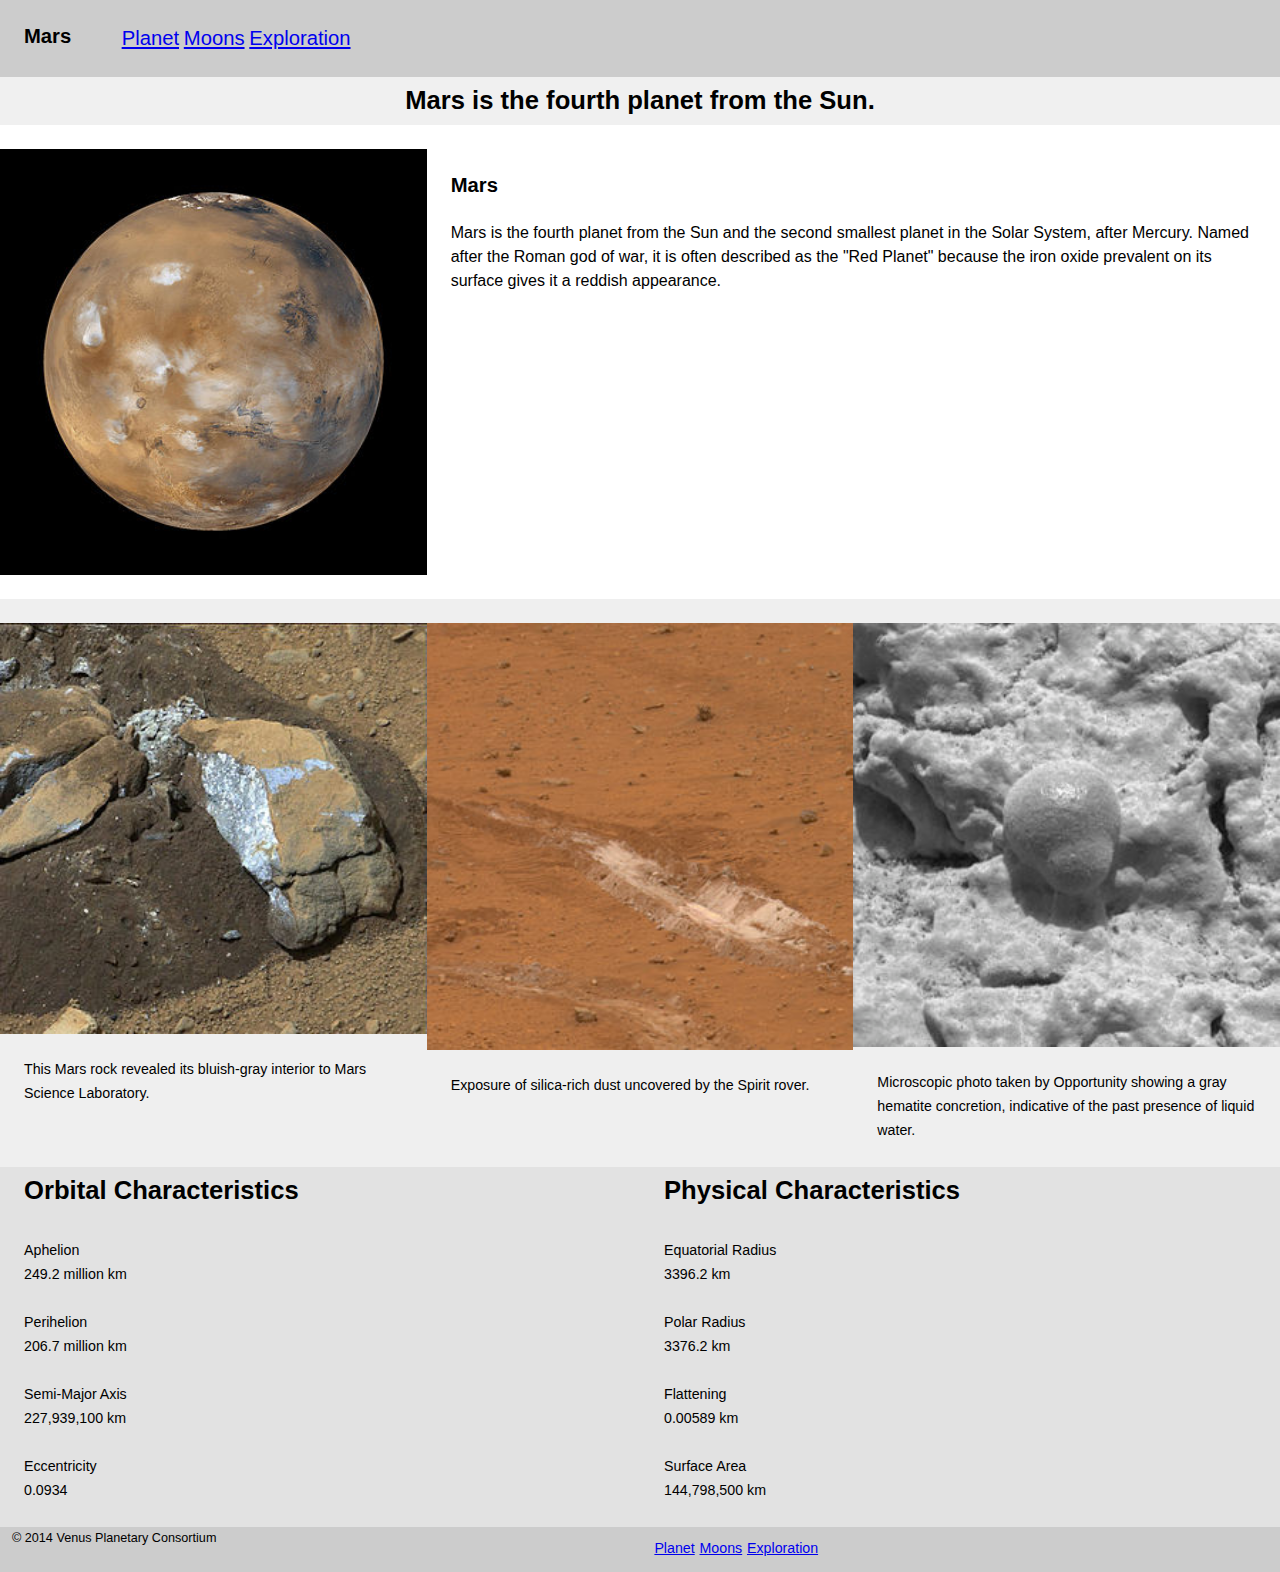
==== index.html @ 753a69ef "island, push, pad, pad-top" ====
<!DOCTYPE html>
<html lang="en-ca">
<head>
  <meta charset="utf-8">
  <title>Mars</title>
  <meta name="viewport" content="width=device-width,initial-scale=1">
    <link href="css/main.css" rel="stylesheet">
    <link href="css/grid.css" rel="stylesheet">
    <link href="css/typography.css" rel="stylesheet">
</head>
<body>

<main class="main">
    
    <h1 class="mars giga pad-top gutter">Mars</h1>
    
        <nav>
            <ul class="list giga island">
                <li class="push"><a href="index.html">Planet</a></li>
                <li class="push"><a href="moons.html">Moons</a></li>
                <li class="push"><a href="exploration.html">Exploration</a></li>
            </ul>
        </nav>
</main>
    
<div class="sun exa push"><h2>Mars is the fourth planet from the Sun.</h2></div>
    
<div class="grid push">
    <div class="unit unit-sx-1 unit-s-1 unit-m-1-2 unit-l-1-3">
        <img src="images/Water_ice_clouds_hanging_above_Tharsis_PIA02653_black_background.jpg" alt="mars">
    </div>
    <div class="unit unit-m-1-2 unit-l-2-3">
        <h2 class="giga gutter pad-top">Mars</h2>
        <p class="gutter">Mars is the fourth planet from the Sun and the second smallest planet in the Solar System, after Mercury. Named after the Roman god of war, it is often described as the "Red Planet" because the iron oxide prevalent on its surface gives it a reddish appearance.</p>
    </div>
</div>
    
    <div class="grid pad-top sectionlight">
        <div class="unit unit-s-1 unit-m-1-3">
            <img src="images/300px-734781main_pia16804-full_full.jpg" alt="rocks">
            <figcaption class="milli island">This Mars rock revealed its bluish-gray interior to Mars Science Laboratory.</figcaption>
        </div>
        <div class="unit unit-s-1-2 unit-m-1-3">
            <img src="images/300px-Spirit_Mars_Silica_April_20_2007.jpg" alt="rocks">
            <figcaption class="milli island">Exposure of silica-rich dust uncovered by the Spirit rover.</figcaption>
        </div>
        <div class="unit unit-s-1-2 unit-m-1-3">
            <img src="images/Nasa_mars_opportunity_rock_water_150_eng_02mar04.jpg" alt="rocks">
            <figcaption class="milli island">Microscopic photo taken by Opportunity showing a gray hematite concretion, indicative of the past presence of liquid water.</figcaption>
        </div>
    </div>
    
<div class="grid sectionmed">
    <div class="unit unit-xs-1 unit-s-1-2 unit-m-1-2">
        <div>
            <h2 class="push gutter">Orbital Characteristics</h2>
            <dl class="milli gutter">
                <dt>Aphelion</dt>
                <dd>249.2 million km</dd>
            
                <dt class="milli">Perihelion</dt>
                <dd>206.7 million km</dd>
            
                <dt class="milli">Semi-Major Axis</dt>
                <dd>227,939,100 km</dd>
            
                <dt class="milli">Eccentricity</dt>
                <dd>0.0934</dd>
        
            </dl>
        </div>
    </div>
    <div class="unit unit-sx-1 unit-s-1 unit-m-1-2">
        <div>
            <h2 class="push gutter">Physical Characteristics</h2>
            <dl class="milli gutter">
                <dt class="milli">Equatorial Radius</dt>
                <dd>3396.2 km</dd>
            
                <dt class="milli">Polar Radius</dt>
                <dd>3376.2 km</dd>
            
                <dt class="milli">Flattening</dt>
                <dd>0.00589 km</dd>
            
                <dt class="milli">Surface Area</dt>
                <dd>144,798,500 km</dd>
        
            </dl>
        </div>
    </div>
</div>

<footer class="sectiondark grid"> 
    <p class="micro push-none gutter-1-2 unit unit-s-1-2 unit-m-1-2 unit-l-1-2">© 2014 Venus Planetary Consortium</p>
    <ul class="list push-none gutter-1-2 milli unit unit-xs-1-2 unit-s-1 unit-m-1-2 unit-l-1-2">
        <li><a href="index.html">Planet</a></li>
        <li><a href="moons.html">Moons</a></li>
        <li><a href="exploration.html">Exploration</a></li>
    </ul>
</footer>
    
</body> 
</html>
---- css/main.css ----
@-moz-viewport { width: device-width; scale: 1; }
@-ms-viewport { width: device-width; scale: 1; }
@-o-viewport { width: device-width; scale: 1; }
@-webkit-viewport { width: device-width; scale: 1; }
@viewport { width: device-width; scale: 1; }

html {
  margin: 0;
  padding: 0;
  box-sizing: border-box;

  font: normal 100%/1.5 sans-serif;
  -moz-text-size-adjust: 100%;
  -ms-text-size-adjust: 100%;
  -webkit-text-size-adjust: 100%;
  text-size-adjust: 100%;
}

*, *:before, *:after {
  box-sizing: inherit;
}

body {
  margin: 0;
  padding: 0;
}

img {
  display: block;
  width: 100%;
}

.main {
    background-color: #ccc;  
    overflow: hidden;
}

.mars {
    text-align: center;
    padding: 0;
    margin: 0;
}

.list {
    margin: 0;
    color: #0074d9;
    list-style-type: none;
    padding: .5rem 0;
    overflow: hidden;
    
}

@media only screen and (min-width: 20em) {
    
    .list li {
        display: inline-block;
        margin: .15rem;
}
    .list {
        text-align: center;
        
    }
    
}

@media only screen and (min-width: 38em) {

    .mars {
        float: left;
    }
    
    .list li {
        float: left;
    }
}



.sun {
    background-color: #f0f0f0;
    text-align: center
}


.bottomlist {

    background-color: #f0f0f0;
    
}

.sectionlight {

    background-color: #efefef;

}

.sectionmed {

    background-color: #e2e2e2;

}

.sectiondark {
    
    background-color: #ccc;

}
---- css/grid.css ----
.grid {
  margin: 0;
  padding: 0;
  letter-spacing: -0.31em;
  text-rendering: optimizespeed;
  display: -webkit-flex;
  -webkit-flex-flow: row wrap;
  display: -ms-flexbox;
  -ms-flex-flow: row wrap;
}

.grid-bottom {
  -webkit-align-items: flex-end;
  -ms-align-items: flex-end;
}

.grid-middle {
  -webkit-align-items: center;
  -ms-align-items: center;
}

.opera-only :-o-prefocus, .grid {
  word-spacing: -0.43em;
}

.unit {
  letter-spacing: normal;
  text-rendering: auto;
  vertical-align: top;
  word-spacing: normal;
  display: inline-block;
  visibility: visible;
}

.grid-bottom .unit {
  vertical-align: bottom;
}

.grid-middle .unit {
  vertical-align: middle;
}

.unit-xs-hidden {
  display: none;
  visibility: hidden;
}

.unit-xs-1 {
  display: block;
  visibility: visible;
  width: 100%;
}

.unit-offset-xs-0 {
  margin-left: 0;
}

.unit-xs-1-2 {
  width: 50.0000%;
}

.unit-offset-xs-1-2 {
  margin-left: 50.0000%;
}

.unit-xs-1-3 {
  width: 33.3333%;
}

.unit-offset-xs-1-3 {
  margin-left: 33.3333%;
}

.unit-xs-2-3 {
  width: 66.6667%;
}

.unit-offset-xs-2-3 {
  margin-left: 66.6667%;
}

.unit-xs-1-4 {
  width: 25.0000%;
}

.unit-offset-xs-1-4 {
  margin-left: 25.0000%;
}

.unit-xs-3-4 {
  width: 75.0000%;
}

.unit-offset-xs-3-4 {
  margin-left: 75.0000%;
}

.unit-xs-1-2,.unit-xs-1-3,.unit-xs-2-3,.unit-xs-1-4,.unit-xs-3-4 {
  display: inline-block;
  visibility: visible;
}

@media only screen and (min-width: 25em) {

.unit-s-hidden {
  display: none;
  visibility: hidden;
}

.unit-s-1 {
  display: block;
  visibility: visible;
  width: 100%;
}

.unit-offset-s-0 {
  margin-left: 0;
}

.unit-s-1-2 {
  width: 50.0000%;
}

.unit-offset-s-1-2 {
  margin-left: 50.0000%;
}

.unit-s-1-3 {
  width: 33.3333%;
}

.unit-offset-s-1-3 {
  margin-left: 33.3333%;
}

.unit-s-2-3 {
  width: 66.6667%;
}

.unit-offset-s-2-3 {
  margin-left: 66.6667%;
}

.unit-s-1-4 {
  width: 25.0000%;
}

.unit-offset-s-1-4 {
  margin-left: 25.0000%;
}

.unit-s-3-4 {
  width: 75.0000%;
}

.unit-offset-s-3-4 {
  margin-left: 75.0000%;
}

.unit-s-1-2,.unit-s-1-3,.unit-s-2-3,.unit-s-1-4,.unit-s-3-4 {
  display: inline-block;
  visibility: visible;
}

}

@media only screen and (min-width: 38em) {

.unit-m-hidden {
  display: none;
  visibility: hidden;
}

.unit-m-1 {
  display: block;
  visibility: visible;
  width: 100%;
}

.unit-offset-m-0 {
  margin-left: 0;
}

.unit-m-1-2 {
  width: 50.0000%;
}

.unit-offset-m-1-2 {
  margin-left: 50.0000%;
}

.unit-m-1-3 {
  width: 33.3333%;
}

.unit-offset-m-1-3 {
  margin-left: 33.3333%;
}

.unit-m-2-3 {
  width: 66.6667%;
}

.unit-offset-m-2-3 {
  margin-left: 66.6667%;
}

.unit-m-1-4 {
  width: 25.0000%;
}

.unit-offset-m-1-4 {
  margin-left: 25.0000%;
}

.unit-m-3-4 {
  width: 75.0000%;
}

.unit-offset-m-3-4 {
  margin-left: 75.0000%;
}

.unit-m-1-2,.unit-m-1-3,.unit-m-2-3,.unit-m-1-4,.unit-m-3-4 {
  display: inline-block;
  visibility: visible;
}

}

@media only screen and (min-width: 60em) {

.unit-l-hidden {
  display: none;
  visibility: hidden;
}

.unit-l-1 {
  display: block;
  visibility: visible;
  width: 100%;
}

.unit-offset-l-0 {
  margin-left: 0;
}

.unit-l-1-2 {
  width: 50.0000%;
}

.unit-offset-l-1-2 {
  margin-left: 50.0000%;
}

.unit-l-1-3 {
  width: 33.3333%;
}

.unit-offset-l-1-3 {
  margin-left: 33.3333%;
}

.unit-l-2-3 {
  width: 66.6667%;
}

.unit-offset-l-2-3 {
  margin-left: 66.6667%;
}

.unit-l-1-4 {
  width: 25.0000%;
}

.unit-offset-l-1-4 {
  margin-left: 25.0000%;
}

.unit-l-3-4 {
  width: 75.0000%;
}

.unit-offset-l-3-4 {
  margin-left: 75.0000%;
}

.unit-l-1-2,.unit-l-1-3,.unit-l-2-3,.unit-l-1-4,.unit-l-3-4 {
  display: inline-block;
  visibility: visible;
}

}
---- css/typography.css ----
html {
  font: normal 100%/1.5 sans-serif;
}

h1, h2, h3, h4, h5, h6,
p, ul, ol, dl, dd, figure,
blockquote, details, hr,
fieldset, pre, table {
  margin: 0 0 1.5rem;
}

.yotta {
  font-size: 2.2807rem;
  line-height: 1.3154;
}

.zetta {
  font-size: 2.0273rem;
  line-height: 1.4798;
}

h1, .exa {
  font-size: 1.8020rem;
  line-height: 1.6648;
}

h2, .peta {
  font-size: 1.6018rem;
  line-height: 1.8729;
}

h3, .tera {
  font-size: 1.4238rem;
  line-height: 1.0535;
}

h4, .giga {
  font-size: 1.2656rem;
  line-height: 1.1852;
}

h5, .mega {
  font-size: 1.1250rem;
  line-height: 1.3333;
}

h6, .kilo {
  font-size: 1.0000rem;
  line-height: 1.5000;
}

small, .milli {
  font-size: 0.8889rem;
  line-height: 1.6875;
}

.micro {
  font-size: 0.7901rem;
  line-height: 1.8984;
}

sub,
sup {
  font-size: 75%;
  line-height: 1px;
  position: relative;
  vertical-align: baseline;
}

sup {
  top: -0.5em;
}

sub {
  bottom: -0.25em;
}

.push {
  margin-bottom: 1.5rem;
}

.push-none, .push-0 {
  margin-bottom: 0;
}

.push-double, .push-2 {
  margin-bottom: 3.0000rem;
}

.push-half, .push-1-2 {
  margin-bottom: 0.7500rem;
}

.pad-top, .pad-t {
  padding-top: 1.5rem;
}

.pad-bottom, .pad-b {
  padding-bottom: 1.5rem;
}

.pad-top-double, .pad-t-2 {
  padding-top: 3.0000rem;
}

.pad-bottom-double, .pad-b-2 {
  padding-bottom: 3.0000rem;
}

.pad-top-half, .pad-t-1-2 {
  padding-top: 0.7500rem;
}

.pad-bottom-half, .pad-b-1-2 {
  padding-bottom: 0.7500rem;
}

.island {
  padding: 1.5rem;
}

.island-half, .island-1-2 {
  padding: 0.7500rem;
}

.island-double, .island-2 {
  padding: 3.0000rem;
}

.gutter {
  padding-left: 1.5rem;
  padding-right: 1.5rem;
}

.gutter-half, .gutter-1-2 {
  padding-left: 0.7500rem;
  padding-right: 0.7500rem;
}

.gutter-double, .gutter-2 {
  padding-left: 3.0000rem;
  padding-right: 3.0000rem;
}
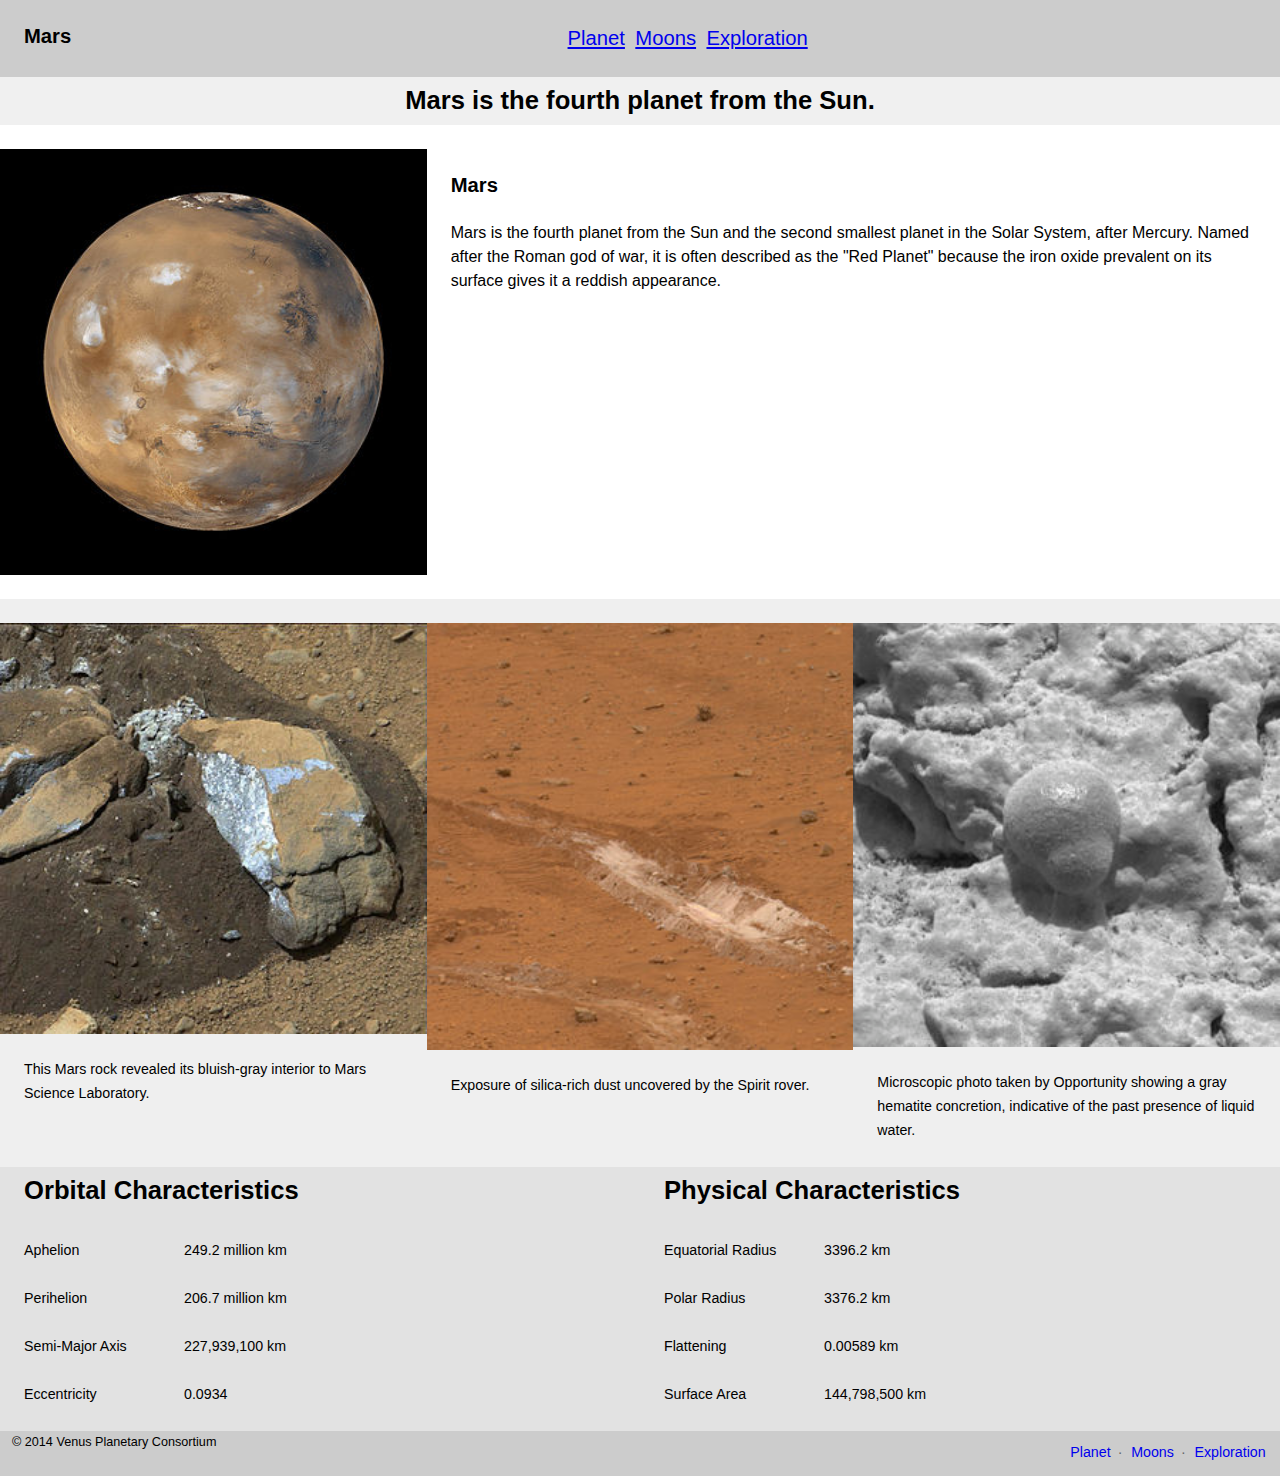
==== commit c694fc7d: "Added content" ====
--- a/index.html
+++ b/index.html
@@ -54,7 +54,7 @@
     <div class="unit unit-xs-1 unit-s-1-2 unit-m-1-2">
         <div>
             <h2 class="push gutter">Orbital Characteristics</h2>
-            <dl class="milli gutter">
+            <dl class="data milli gutter">
                 <dt>Aphelion</dt>
                 <dd>249.2 million km</dd>
             
@@ -73,7 +73,7 @@
     <div class="unit unit-sx-1 unit-s-1 unit-m-1-2">
         <div>
             <h2 class="push gutter">Physical Characteristics</h2>
-            <dl class="milli gutter">
+            <dl class="data milli gutter">
                 <dt class="milli">Equatorial Radius</dt>
                 <dd>3396.2 km</dd>
             
@@ -92,8 +92,8 @@
 </div>
 
 <footer class="sectiondark grid"> 
-    <p class="micro push-none gutter-1-2 unit unit-s-1-2 unit-m-1-2 unit-l-1-2">© 2014 Venus Planetary Consortium</p>
-    <ul class="list push-none gutter-1-2 milli unit unit-xs-1-2 unit-s-1 unit-m-1-2 unit-l-1-2">
+    <p class="copy micro push-none gutter-1-2 unit unit-s-1 unit-m-1-2 unit-l-1-2">© 2014 Venus Planetary Consortium</p>
+    <ul class="footer-nav list push-none gutter-1-2 milli unit unit-xs-1-2 unit-s-1 unit-m-1-2 unit-l-1-2">
         <li><a href="index.html">Planet</a></li>
         <li><a href="moons.html">Moons</a></li>
         <li><a href="exploration.html">Exploration</a></li>
--- a/css/main.css
+++ b/css/main.css
@@ -16,32 +16,63 @@
   text-size-adjust: 100%;
 }
 
+@media only screen and (min-width: 60em) {
+    
+    html {
+        font-size: 110%;
+    }
+}
+
+@media only screen and (min-width: 90em) {
+    
+    html {
+        font-size: 1120%;
+    }
+}
+
+@media only screen and (min-width: 120em) {
+    
+    html {
+        font-size: 130%;
+    }
+}
+
 *, *:before, *:after {
   box-sizing: inherit;
+    
 }
 
 body {
+    
   margin: 0;
   padding: 0;
+    
 }
 
 img {
+    
   display: block;
   width: 100%;
+    
 }
 
 .main {
+    
     background-color: #ccc;  
     overflow: hidden;
+    
 }
 
 .mars {
+    
     text-align: center;
     padding: 0;
     margin: 0;
+    
 }
 
 .list {
+    
     margin: 0;
     color: #0074d9;
     list-style-type: none;
@@ -50,74 +81,136 @@
     
 }
 
-@media only screen and (min-width: 20em) {
+.sun {
+    
+    background-color: #f0f0f0;
+    text-align: center
+        
+}
+
+
+.bottomlist {
+
+    background-color: #f0f0f0;
+    
+}
+
+.sectionlight {
+
+    background-color: #efefef;
+
+}
+
+.sectionmed {
+
+    background-color: #e2e2e2;
+
+}
+
+.sectiondark {
+    
+    background-color: #ccc;
+
+}
+
+.climate {
+    
+    text-align: center;
+    
+}
+
+.footer-nav a {
+
+    text-decoration: none;
+    
+}
+
+@media only screen and (min-width: 25em) {
     
     .list li {
+        
         display: inline-block;
         margin: .15rem;
 }
     .list {
+        
         text-align: center;
         
-    }
-    
+    } 
+    
+    .copy {
+        
+        text-align: center;
+    }
+     
+    .footer-nav li::after{
+        
+        content: "·";
+        color: #666;
+        padding-left: .5em;
+        
+    }
+    
+    .footer-nav li:last-child::after{
+        
+        content: none;
+    
+    }
+   
 }
 
 @media only screen and (min-width: 38em) {
 
     .mars {
+        
         float: left;
     }
-    
-    .list li {
+  
+    .footer {
+        
+        text-align: right;
+    }
+    
+    .copy {
+        
+        text-align: left;
+    }
+    
+    .climate {
+        
+        text-align: left;
+}
+ .footer-nav {
+ 
+    text-align: right;
+    
+    }   
+    
+}
+
+@media only screen and (min-width: 60em) {
+
+   .data dt {
         float: left;
-    }
-}
-
-
-
-.sun {
-    background-color: #f0f0f0;
-    text-align: center
-}
-
-
-.bottomlist {
-
-    background-color: #f0f0f0;
-    
-}
-
-.sectionlight {
-
-    background-color: #efefef;
-
-}
-
-.sectionmed {
-
-    background-color: #e2e2e2;
-
-}
-
-.sectiondark {
-    
-    background-color: #ccc;
-
-}
-
-
-
-
-
-
-
-
-
-
-
-
-
-
-
-
+       width: 10rem;
+    }
+    
+    .data dd {
+        
+        clear: right;
+    
+    }
+  
+}
+
+
+
+
+
+
+
+
+
+
+
+
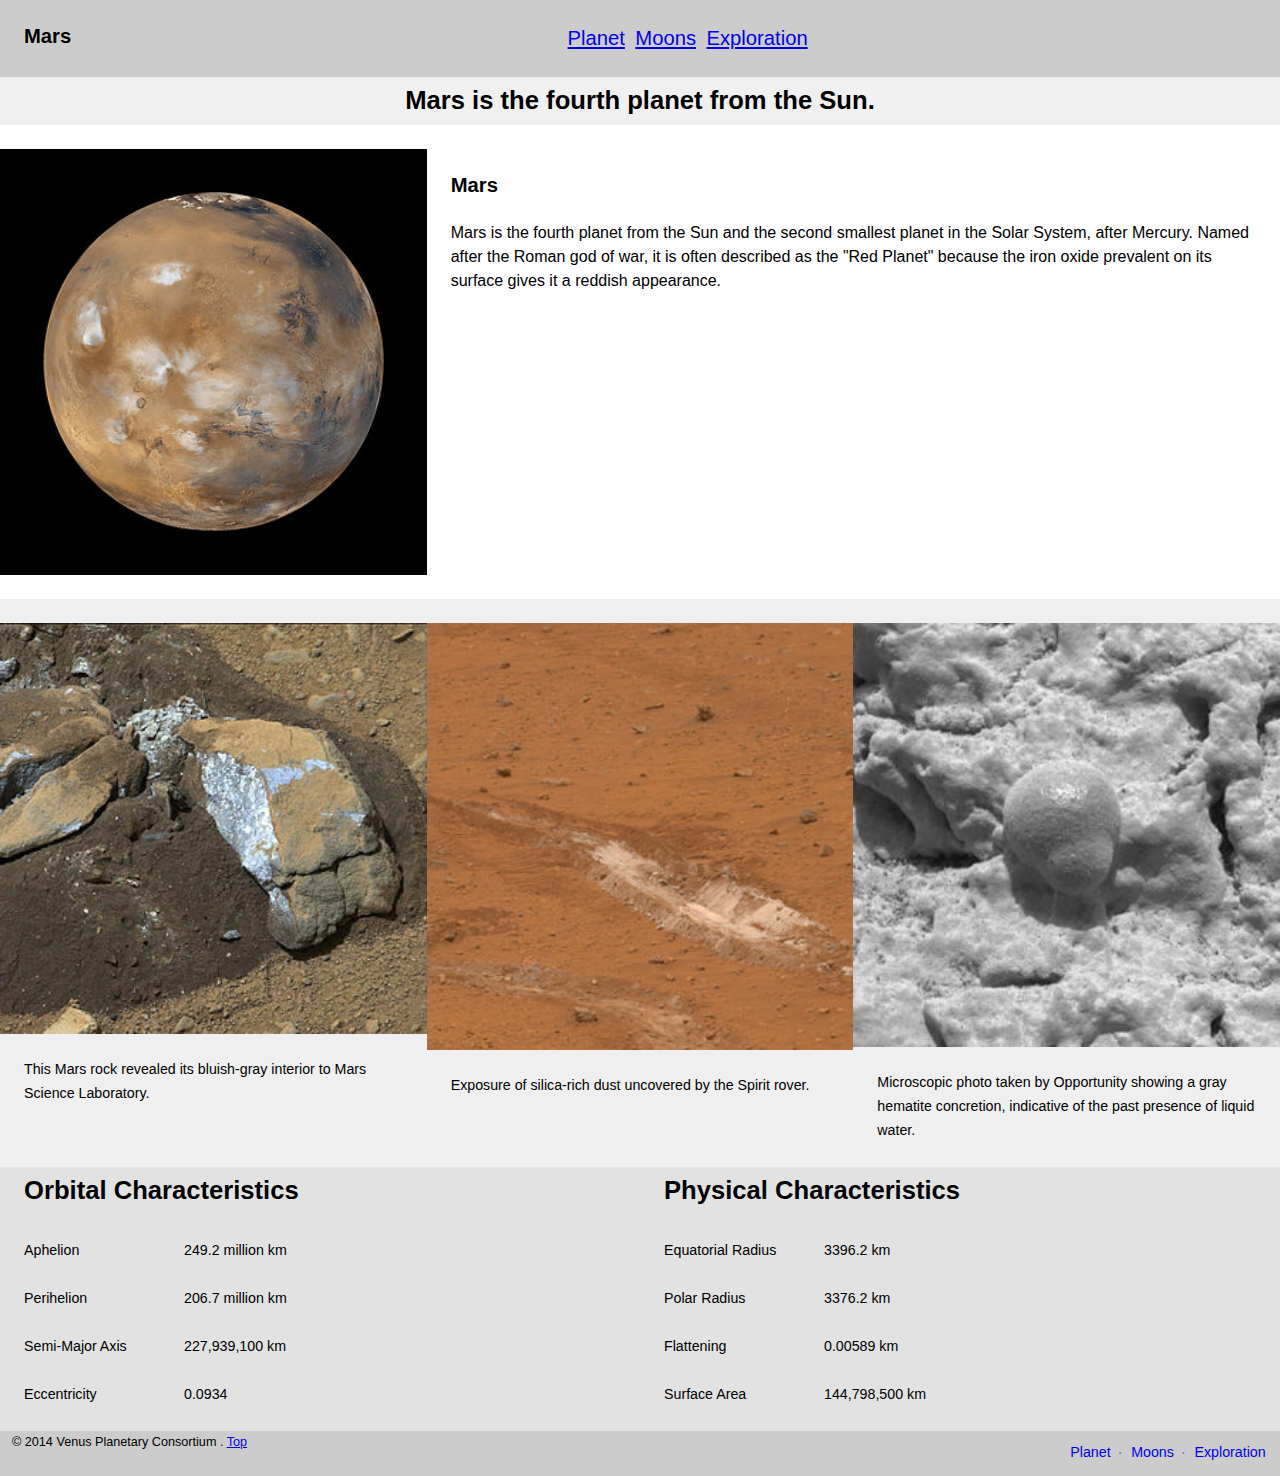
==== commit 9e3e0aad: "Accessibility" ====
--- a/index.html
+++ b/index.html
@@ -10,11 +10,18 @@
 </head>
 <body>
 
+<ul class="skip-links">
+
+    <li><a href="#nav">Skip to navigation</a></li>
+    <li><a href="#main">Skip to the main content</a></li>
+    
+</ul>
+    
 <main class="main">
     
-    <h1 class="mars giga pad-top gutter">Mars</h1>
+    <h1 role="banner" class="mars giga pad-top gutter" id="top">Mars</h1>
     
-        <nav>
+        <nav role="navigation" id="nav">
             <ul class="list giga island">
                 <li class="push"><a href="index.html">Planet</a></li>
                 <li class="push"><a href="moons.html">Moons</a></li>
@@ -29,8 +36,8 @@
     <div class="unit unit-sx-1 unit-s-1 unit-m-1-2 unit-l-1-3">
         <img src="images/Water_ice_clouds_hanging_above_Tharsis_PIA02653_black_background.jpg" alt="mars">
     </div>
-    <div class="unit unit-m-1-2 unit-l-2-3">
-        <h2 class="giga gutter pad-top">Mars</h2>
+    <div role="complementary" class="unit unit-m-1-2 unit-l-2-3">
+        <h2 role="main" class="giga gutter pad-top" id="main" role="main">Mars</h2>
         <p class="gutter">Mars is the fourth planet from the Sun and the second smallest planet in the Solar System, after Mercury. Named after the Roman god of war, it is often described as the "Red Planet" because the iron oxide prevalent on its surface gives it a reddish appearance.</p>
     </div>
 </div>
@@ -91,8 +98,8 @@
     </div>
 </div>
 
-<footer class="sectiondark grid"> 
-    <p class="copy micro push-none gutter-1-2 unit unit-s-1 unit-m-1-2 unit-l-1-2">© 2014 Venus Planetary Consortium</p>
+<footer role="contentinfo" class="sectiondark grid"> 
+    <p class="copy micro push-none gutter-1-2 unit unit-s-1 unit-m-1-2 unit-l-1-2">© 2014 Venus Planetary Consortium . <a href="#top">Top</a></p>
     <ul class="footer-nav list push-none gutter-1-2 milli unit unit-xs-1-2 unit-s-1 unit-m-1-2 unit-l-1-2">
         <li><a href="index.html">Planet</a></li>
         <li><a href="moons.html">Moons</a></li>
--- a/css/main.css
+++ b/css/main.css
@@ -42,6 +42,38 @@
     
 }
 
+a:focus {
+
+    outline: 3px solid #000;
+    
+}
+
+.skip-links {
+    
+    margin: 0;
+    padding: 0;
+    list-style-type: none;
+
+}
+
+.skip-links a {
+    
+    position: absolute;
+    top: -3em;
+    background-color: #000;
+    color: #fff;
+    padding: 0.5em 0.75em;
+    font-weight: bold;
+    text-decoration: none;
+    
+}
+
+.skip-links a:focus {
+
+    top: 0;
+
+}
+
 body {
     
   margin: 0;
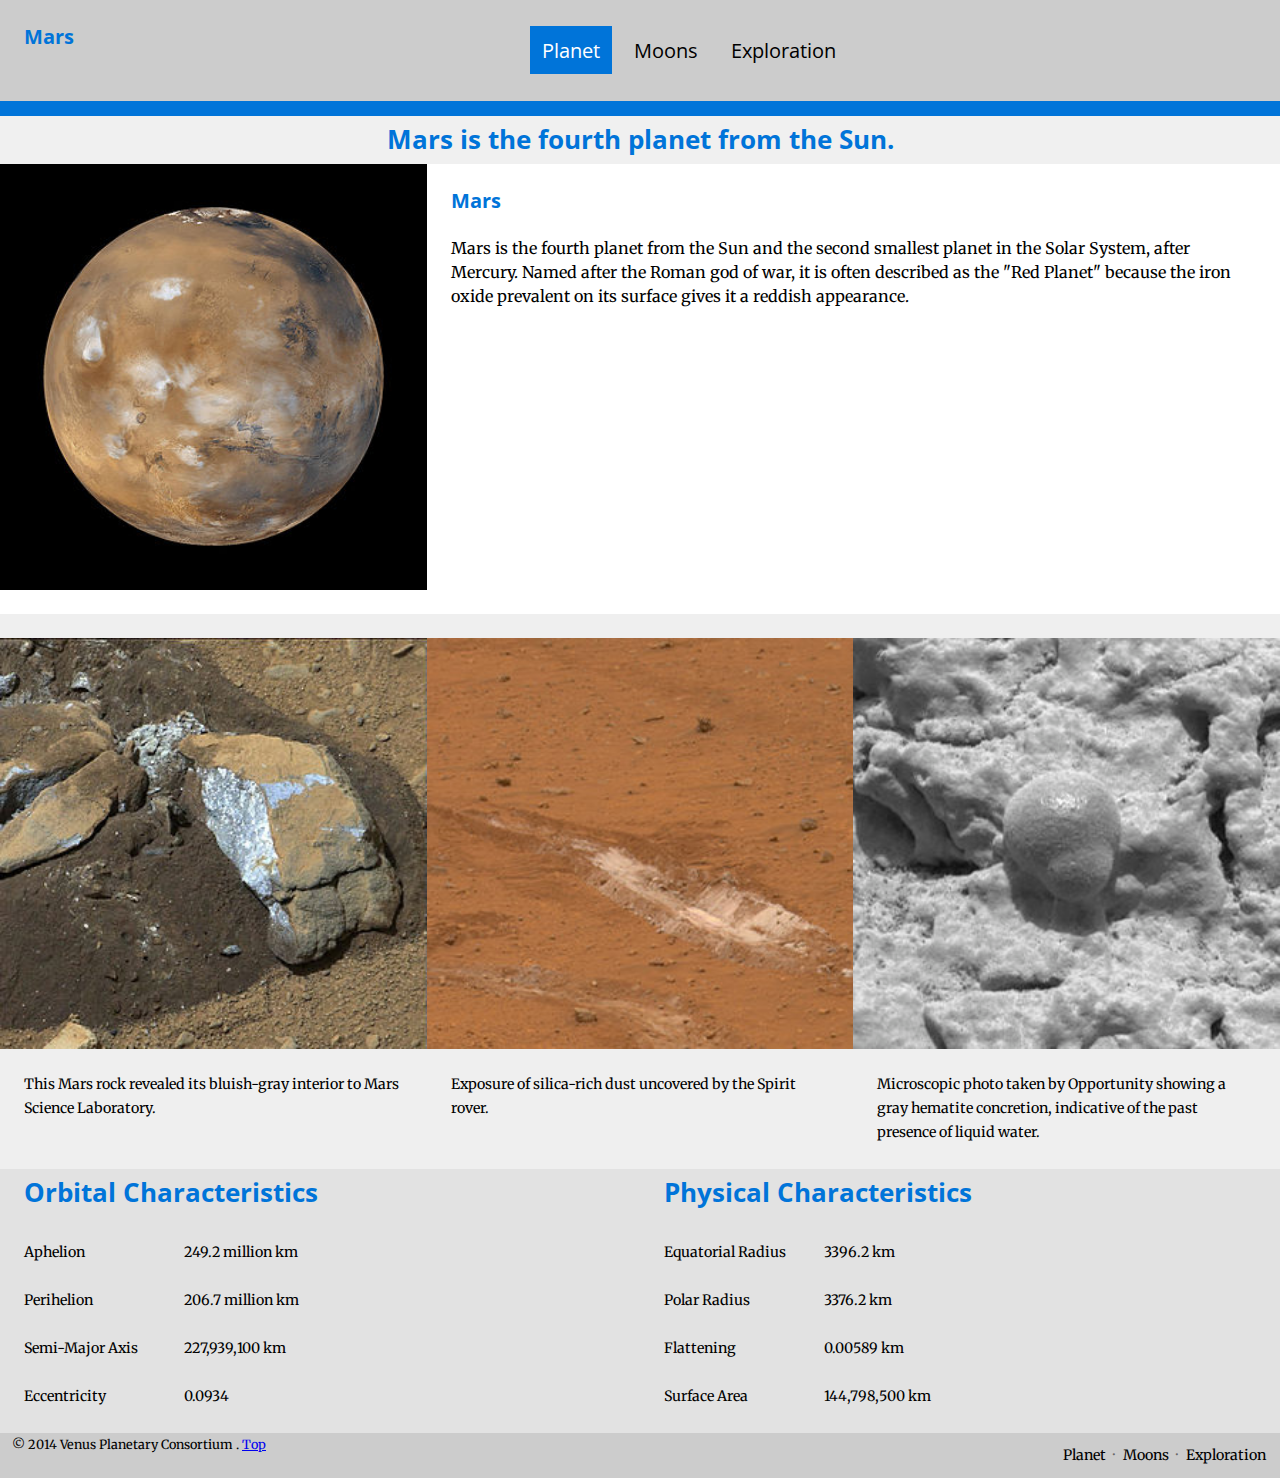
==== commit 15ec4e18: "Made it pretty with" ====
--- a/index.html
+++ b/index.html
@@ -4,6 +4,7 @@
   <meta charset="utf-8">
   <title>Mars</title>
   <meta name="viewport" content="width=device-width,initial-scale=1">
+    <link href="http://fonts.googleapis.com/css?family=Open+Sans:400,700|Merriweather:400,400italic,700" rel="stylesheet">
     <link href="css/main.css" rel="stylesheet">
     <link href="css/grid.css" rel="stylesheet">
     <link href="css/typography.css" rel="stylesheet">
@@ -22,22 +23,24 @@
     <h1 role="banner" class="mars giga pad-top gutter" id="top">Mars</h1>
     
         <nav role="navigation" id="nav">
-            <ul class="list giga island">
-                <li class="push"><a href="index.html">Planet</a></li>
-                <li class="push"><a href="moons.html">Moons</a></li>
-                <li class="push"><a href="exploration.html">Exploration</a></li>
+            <ul class="nav brand-family giga island">
+                <li class="push"><a href="index.html" class="island-1-2 nav-current">Planet</a></li>
+                <li class="push"><a href="moons.html" class="island-1-2">Moons</a></li>
+                <li class="push"><a href="exploration.html" class="island-1-2">Exploration</a></li>
             </ul>
         </nav>
+    
 </main>
     
-<div class="sun exa push"><h2>Mars is the fourth planet from the Sun.</h2></div>
+<div class="bordertop sun exa brand-family gutter">                 <h2 class="push-0">Mars is the fourth planet from the Sun.</h2>
+</div>
     
 <div class="grid push">
     <div class="unit unit-sx-1 unit-s-1 unit-m-1-2 unit-l-1-3">
-        <img src="images/Water_ice_clouds_hanging_above_Tharsis_PIA02653_black_background.jpg" alt="mars">
+        <img class="borderbot" src="images/Water_ice_clouds_hanging_above_Tharsis_PIA02653_black_background.jpg" alt="mars">
     </div>
     <div role="complementary" class="unit unit-m-1-2 unit-l-2-3">
-        <h2 role="main" class="giga gutter pad-top" id="main" role="main">Mars</h2>
+        <h2 role="main" class="giga gutter pad-top" id="main">Mars</h2>
         <p class="gutter">Mars is the fourth planet from the Sun and the second smallest planet in the Solar System, after Mercury. Named after the Roman god of war, it is often described as the "Red Planet" because the iron oxide prevalent on its surface gives it a reddish appearance.</p>
     </div>
 </div>
@@ -100,7 +103,7 @@
 
 <footer role="contentinfo" class="sectiondark grid"> 
     <p class="copy micro push-none gutter-1-2 unit unit-s-1 unit-m-1-2 unit-l-1-2">© 2014 Venus Planetary Consortium . <a href="#top">Top</a></p>
-    <ul class="footer-nav list push-none gutter-1-2 milli unit unit-xs-1-2 unit-s-1 unit-m-1-2 unit-l-1-2">
+    <ul class="footer-nav nav push-none gutter-1-2 milli unit unit-xs-1-2 unit-s-1 unit-m-1-2 unit-l-1-2">
         <li><a href="index.html">Planet</a></li>
         <li><a href="moons.html">Moons</a></li>
         <li><a href="exploration.html">Exploration</a></li>
--- a/css/main.css
+++ b/css/main.css
@@ -9,7 +9,7 @@
   padding: 0;
   box-sizing: border-box;
 
-  font: normal 100%/1.5 sans-serif;
+
   -moz-text-size-adjust: 100%;
   -ms-text-size-adjust: 100%;
   -webkit-text-size-adjust: 100%;
@@ -76,16 +76,22 @@
 
 body {
     
-  margin: 0;
-  padding: 0;
+    margin: 0;
+    padding: 0;
     
 }
 
 img {
     
-  display: block;
-  width: 100%;
-    
+    display: block;
+    width: 100%;
+    
+}
+
+.bordertop {
+
+    border-top: 15px solid #0074d9;
+
 }
 
 .main {
@@ -103,7 +109,8 @@
     
 }
 
-.list {
+
+.nav {
     
     margin: 0;
     color: #0074d9;
@@ -113,6 +120,28 @@
     
 }
 
+.nav a,
+.nav a:link,
+.nav a:visited {
+
+    display: block;
+    color: #000;
+    text-decoration: none;
+
+}
+
+.nav a:hover,
+.nav a:focus,
+.nav a:active 
+.nav .nav-current,
+.nav .nav-current:link,
+.nav .nav-current:visited {
+    
+    background-color: #0074d9;
+    color: #fff;
+
+}
+
 .sun {
     
     background-color: #f0f0f0;
@@ -120,6 +149,59 @@
         
 }
 
+.join {
+    text-align: center;
+}
+
+label {
+    display: block;
+    text-align: left;
+}
+
+input + label {
+    display: inline-block;
+}
+
+.name {
+    width: 100%;
+    height: 4em;
+}
+
+.email {
+    width: 100%;
+    height: 4em;
+}
+
+.age {
+    width: 100%;
+    height: 4em;
+}
+
+.explain {
+    height: 20rem;
+    width: 100%;
+
+}
+
+button {
+    border-radius: none;
+    font-size: 2em;
+    padding: 10;
+    margin: 0;
+}
+
+.awesome {
+    text-align: left
+}
+
+form {
+    max-width: 42em;
+    margin: 0 auto;
+}
+
+.radio {
+    white-space: nowrap;
+}
 
 .bottomlist {
 
@@ -159,12 +241,12 @@
 
 @media only screen and (min-width: 25em) {
     
-    .list li {
+    .nav li {
         
         display: inline-block;
         margin: .15rem;
 }
-    .list {
+    .nav {
         
         text-align: center;
         
@@ -175,7 +257,7 @@
         text-align: center;
     }
      
-    .footer-nav li::after{
+    .footer-nav li::after {
         
         content: "·";
         color: #666;
@@ -188,6 +270,13 @@
         content: none;
     
     }
+    
+    .footer-nav a,
+    .footer-nav a:link,
+    .footer-nav a:visited {
+    
+        display: inline-block;
+    }
    
 }
 
--- a/css/typography.css
+++ b/css/typography.css
@@ -1,5 +1,5 @@
 html {
-  font: normal 100%/1.5 sans-serif;
+  font: normal 100%/1.5 "Merriweather",serif;
 }
 
 h1, h2, h3, h4, h5, h6,
@@ -140,4 +140,12 @@
 .gutter-double, .gutter-2 {
   padding-left: 3.0000rem;
   padding-right: 3.0000rem;
+}
+
+h1, h2, h3, h4, h5, h6, 
+.brand-family {
+
+    font-family: "Open Sans", sans-serif;
+    color: #0074d9;
+
 }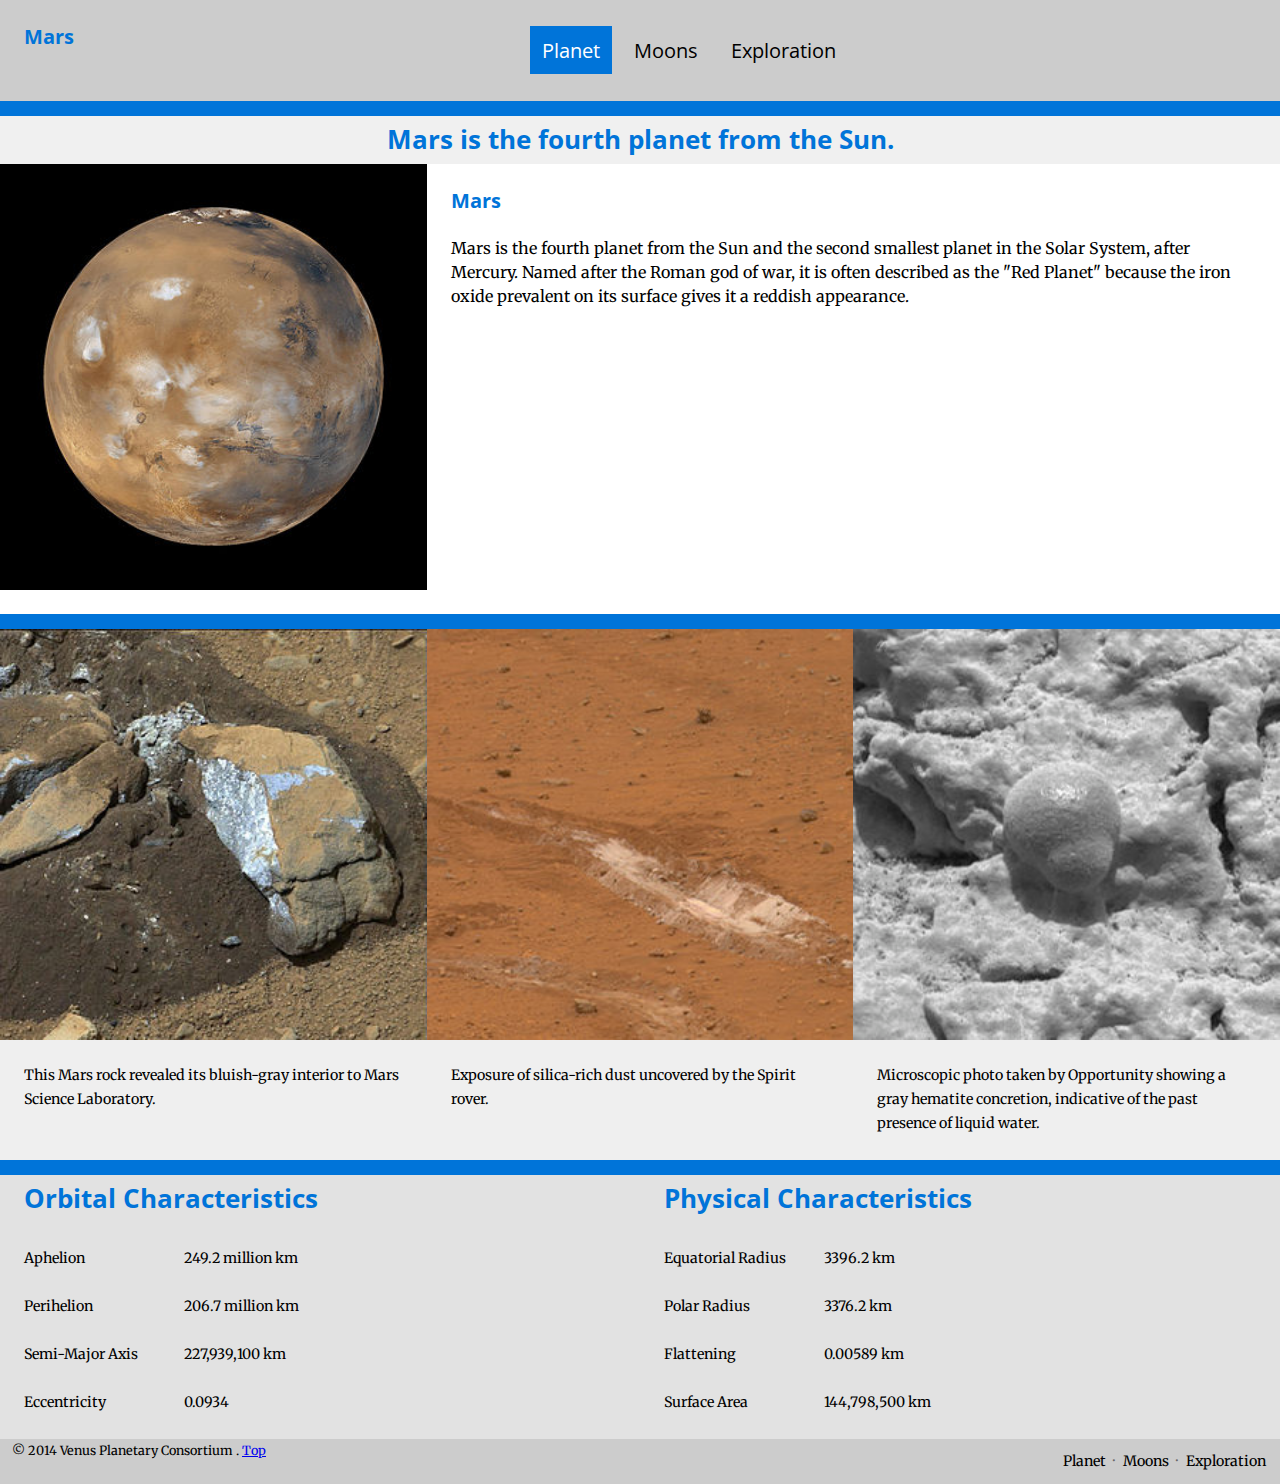
==== commit 358a07a4: "Graphic Design" ====
--- a/index.html
+++ b/index.html
@@ -45,7 +45,7 @@
     </div>
 </div>
     
-    <div class="grid pad-top sectionlight">
+    <div class="bordertop grid sectionlight">
         <div class="unit unit-s-1 unit-m-1-3">
             <img src="images/300px-734781main_pia16804-full_full.jpg" alt="rocks">
             <figcaption class="milli island">This Mars rock revealed its bluish-gray interior to Mars Science Laboratory.</figcaption>
@@ -60,7 +60,7 @@
         </div>
     </div>
     
-<div class="grid sectionmed">
+<div class="bordertop grid sectionmed">
     <div class="unit unit-xs-1 unit-s-1-2 unit-m-1-2">
         <div>
             <h2 class="push gutter">Orbital Characteristics</h2>
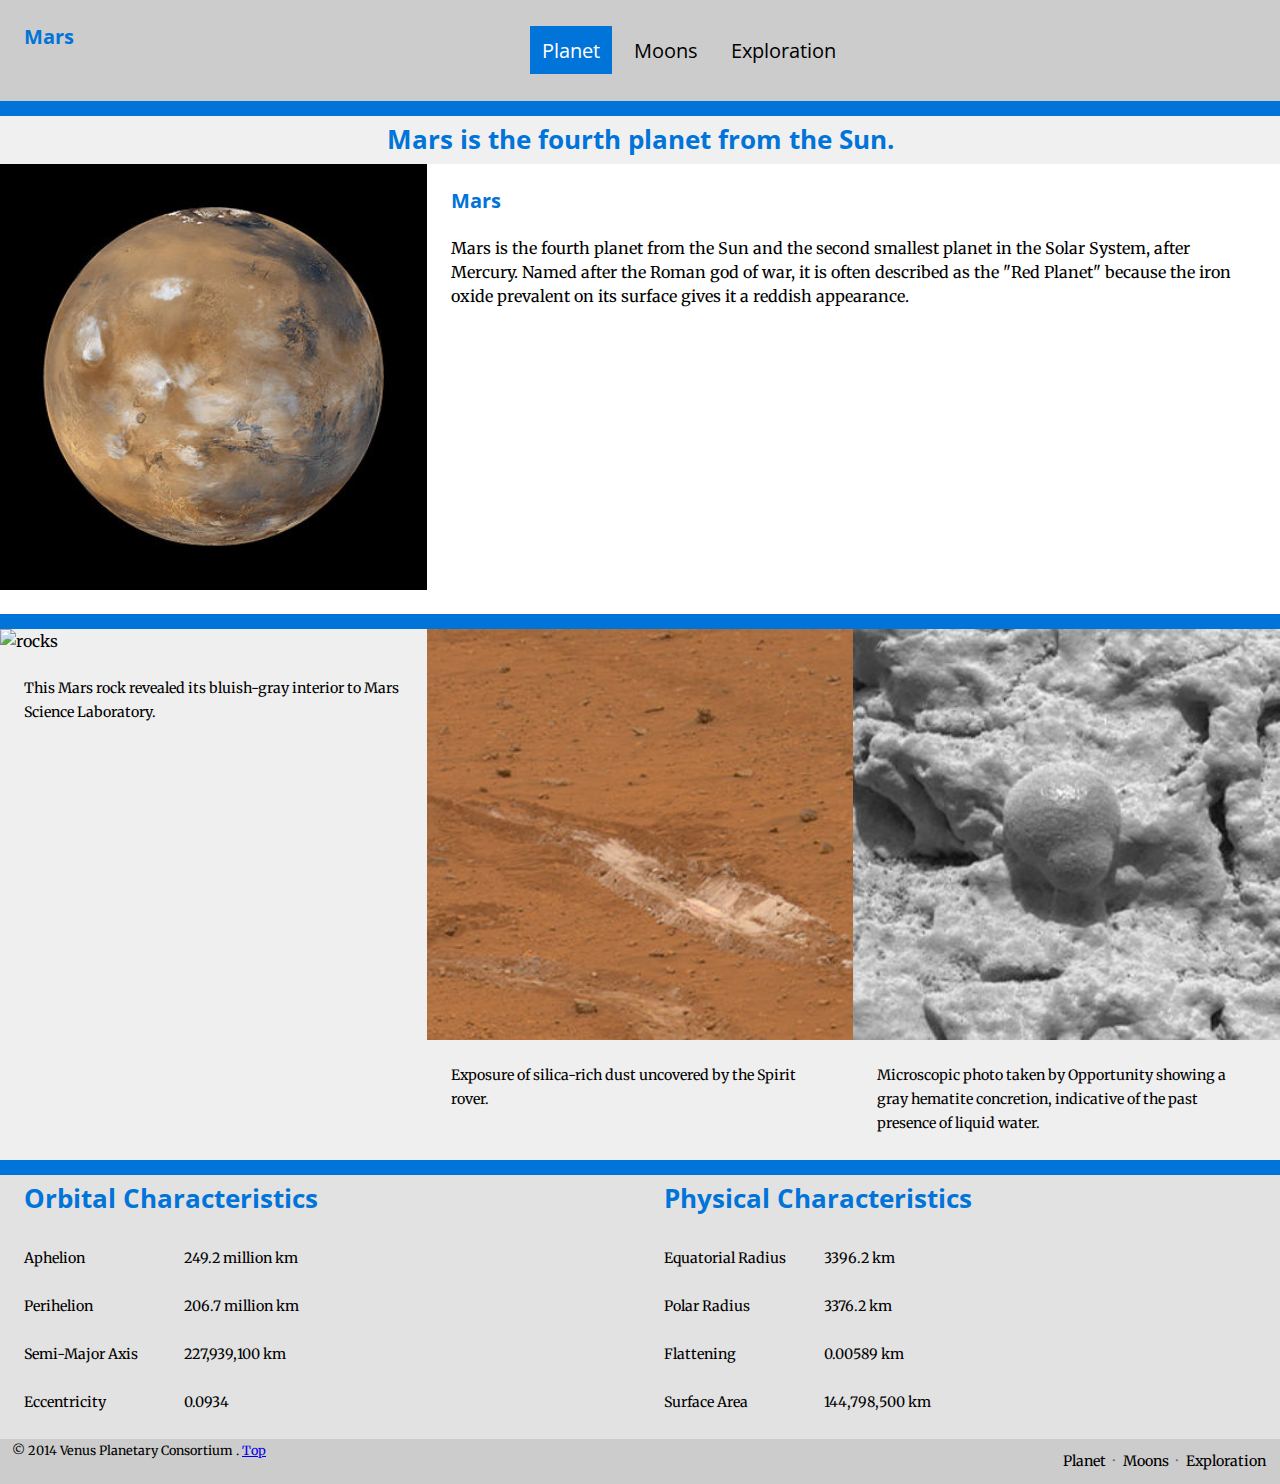
==== commit 66fd3a86: "changed pictures sizes" ====
--- a/index.html
+++ b/index.html
@@ -47,7 +47,7 @@
     
     <div class="bordertop grid sectionlight">
         <div class="unit unit-s-1 unit-m-1-3">
-            <img src="images/300px-734781main_pia16804-full_full.jpg" alt="rocks">
+            <img src="images/300px-734781main_pia16804-full_full.psd" alt="rocks">
             <figcaption class="milli island">This Mars rock revealed its bluish-gray interior to Mars Science Laboratory.</figcaption>
         </div>
         <div class="unit unit-s-1-2 unit-m-1-3">
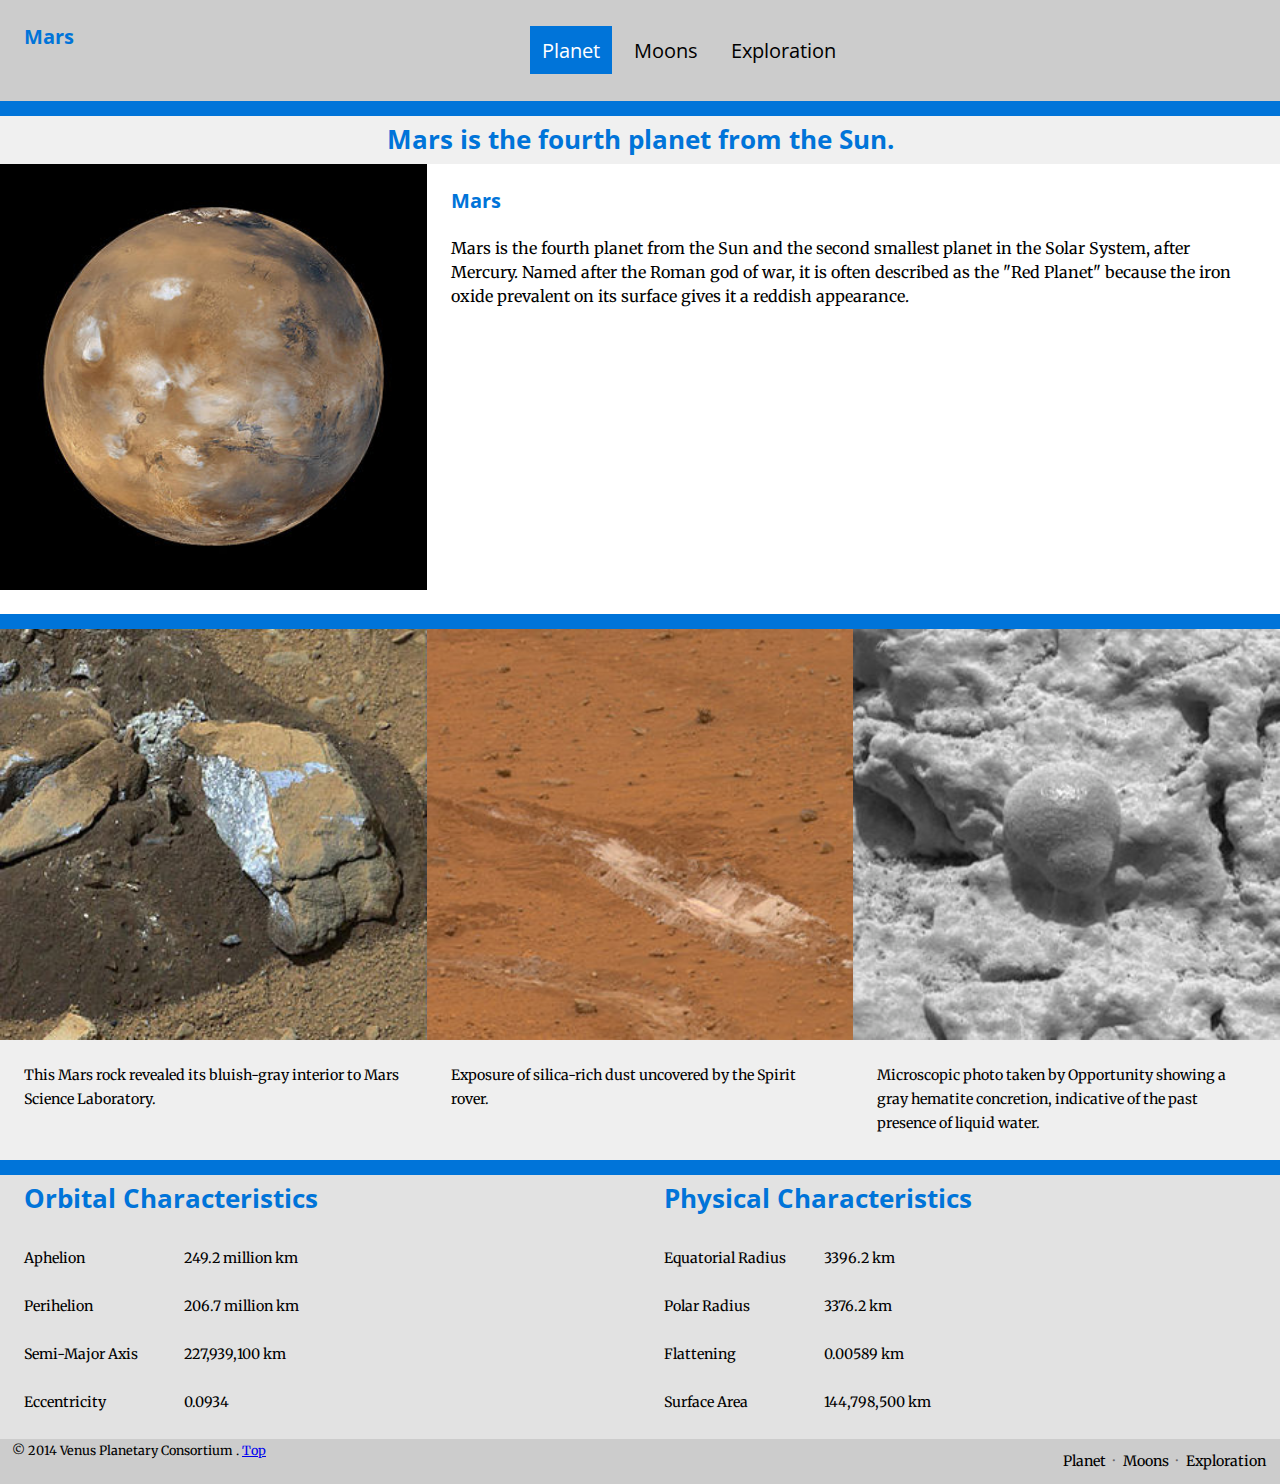
==== commit a7200890: "correct picture format" ====
--- a/index.html
+++ b/index.html
@@ -47,7 +47,7 @@
     
     <div class="bordertop grid sectionlight">
         <div class="unit unit-s-1 unit-m-1-3">
-            <img src="images/300px-734781main_pia16804-full_full.psd" alt="rocks">
+            <img src="images/300px-734781main_pia16804-full_full.jpg" alt="rocks">
             <figcaption class="milli island">This Mars rock revealed its bluish-gray interior to Mars Science Laboratory.</figcaption>
         </div>
         <div class="unit unit-s-1-2 unit-m-1-3">
